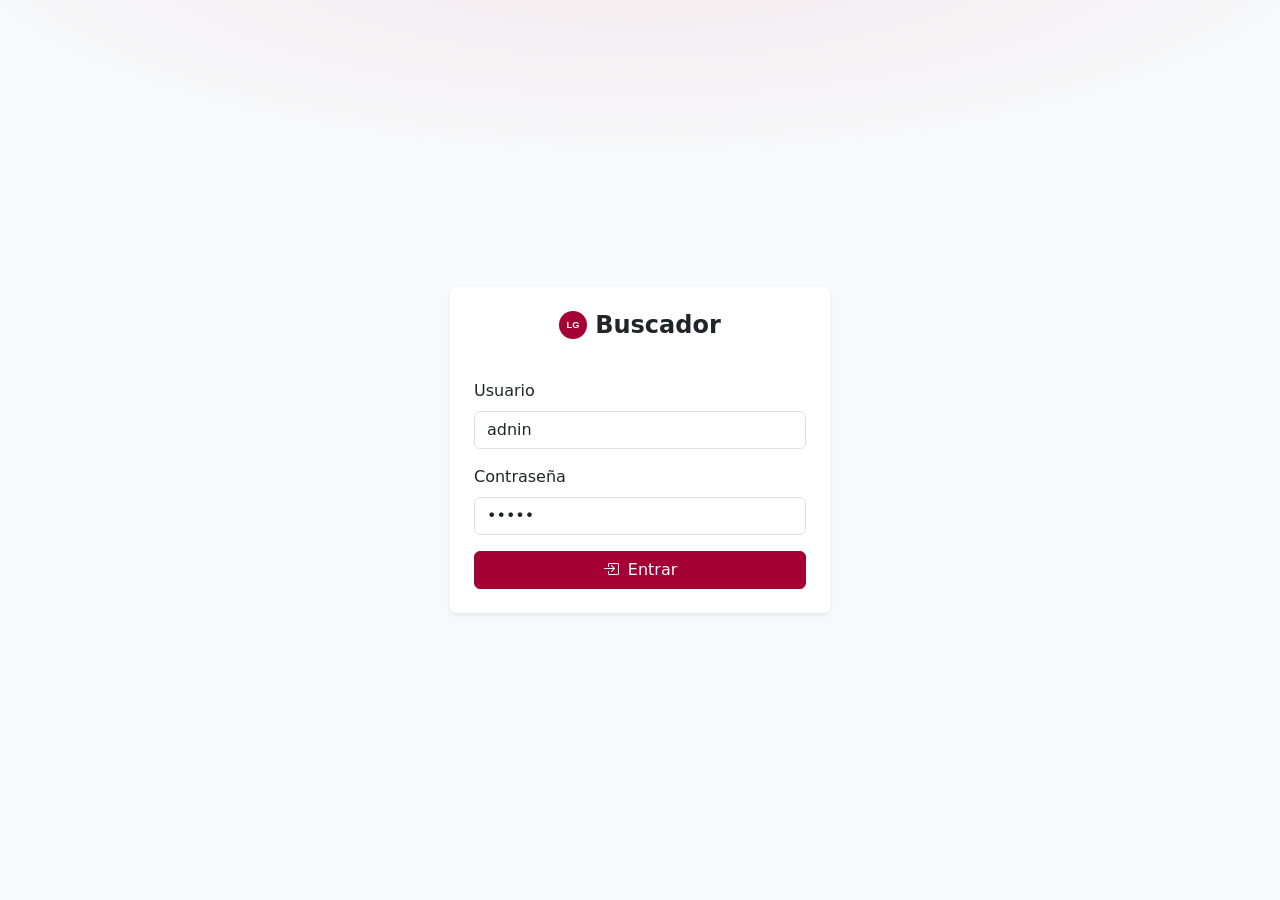
==== index.html @ 7d78731b "Prepare static front for Vercel and GitHub deploy. JSONP already avoids CORS; add vercel.json, READM" ====
<!DOCTYPE html>
<html lang="es">
  <head>
    <meta charset="UTF-8" />
    <meta http-equiv="refresh" content="0; url=buscadorfalatee/login/page_login.html" />
    <title>LG Buscador</title>
    <script>
      location.replace("buscadorfalatee/login/page_login.html");
    </script>
  </head>
  <body>
    <p><a href="buscadorfalatee/login/page_login.html">Ir al login</a></p>
  </body>
</html>
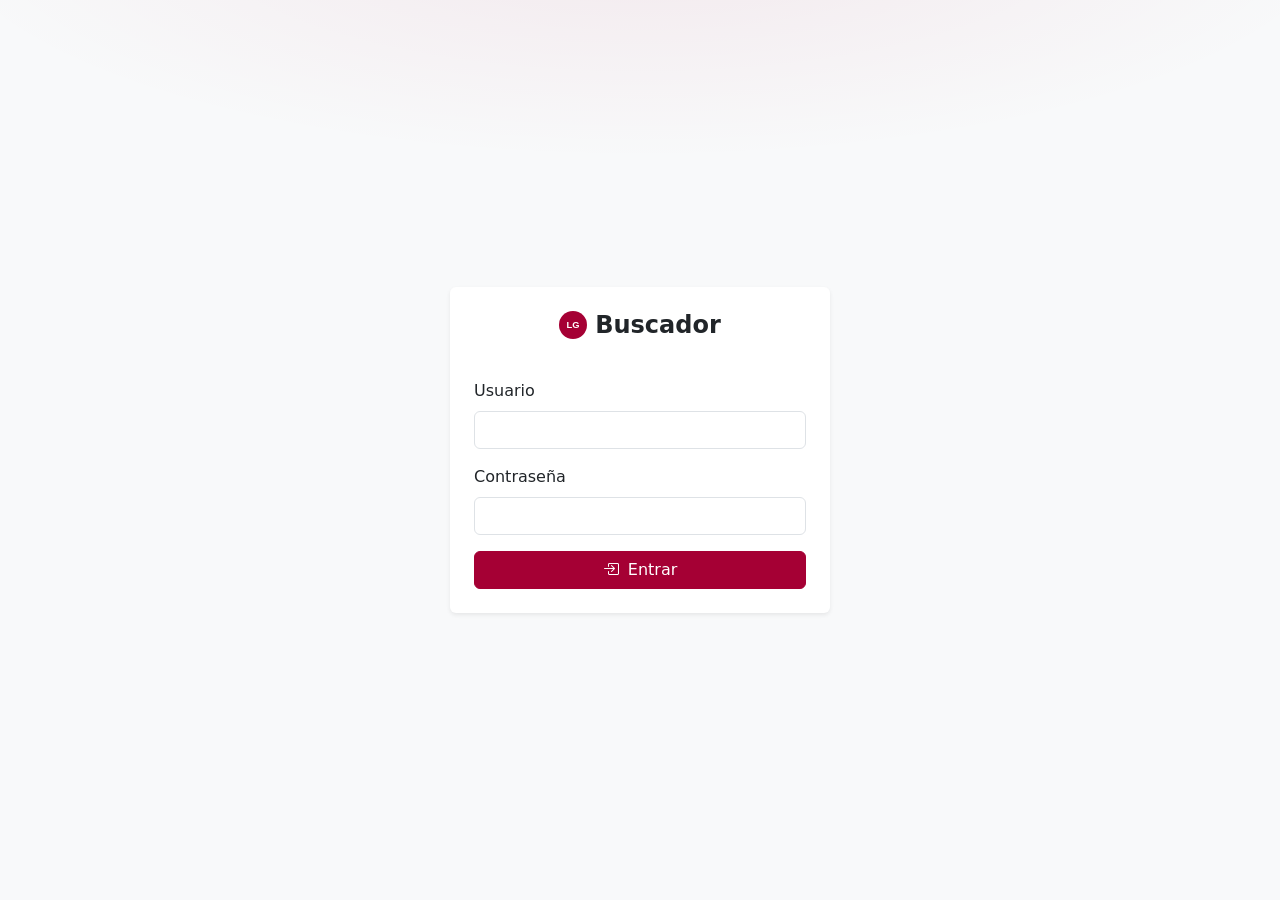
==== commit 44181691: "Rename app folder to buscador-de-servicios and update entry routes. Co-authored-by: Cursor <cursorag" ====
--- a/index.html
+++ b/index.html
@@ -2,13 +2,13 @@
 <html lang="es">
   <head>
     <meta charset="UTF-8" />
-    <meta http-equiv="refresh" content="0; url=buscadorfalatee/login/page_login.html" />
+    <meta http-equiv="refresh" content="0; url=buscador-de-servicios/login/page_login.html" />
     <title>LG Buscador</title>
     <script>
-      location.replace("buscadorfalatee/login/page_login.html");
+      location.replace("buscador-de-servicios/login/page_login.html");
     </script>
   </head>
   <body>
-    <p><a href="buscadorfalatee/login/page_login.html">Ir al login</a></p>
+    <p><a href="buscador-de-servicios/login/page_login.html">Ir al login</a></p>
   </body>
 </html>
